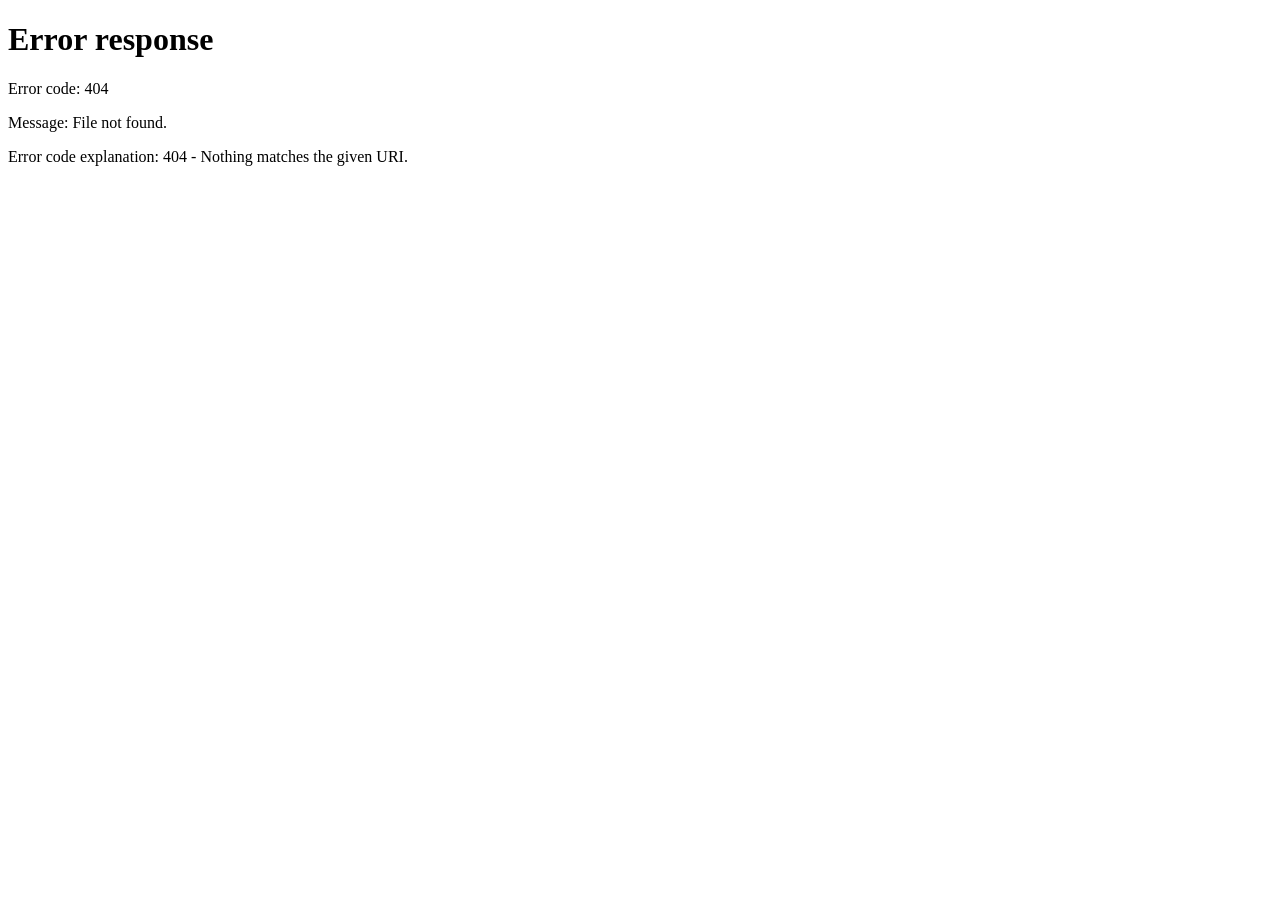
==== index.html @ bdf21cab "Add files via upload" ====
<!DOCTYPE html>
<html><head><meta charset="UTF-8"/>
<meta http-equiv="refresh" content="0; url=final-year-project-400l/login.html"/>
<title>EduCache</title></head>
<body><script>window.location.replace('final-year-project-400l/login.html');</script></body>
</html>
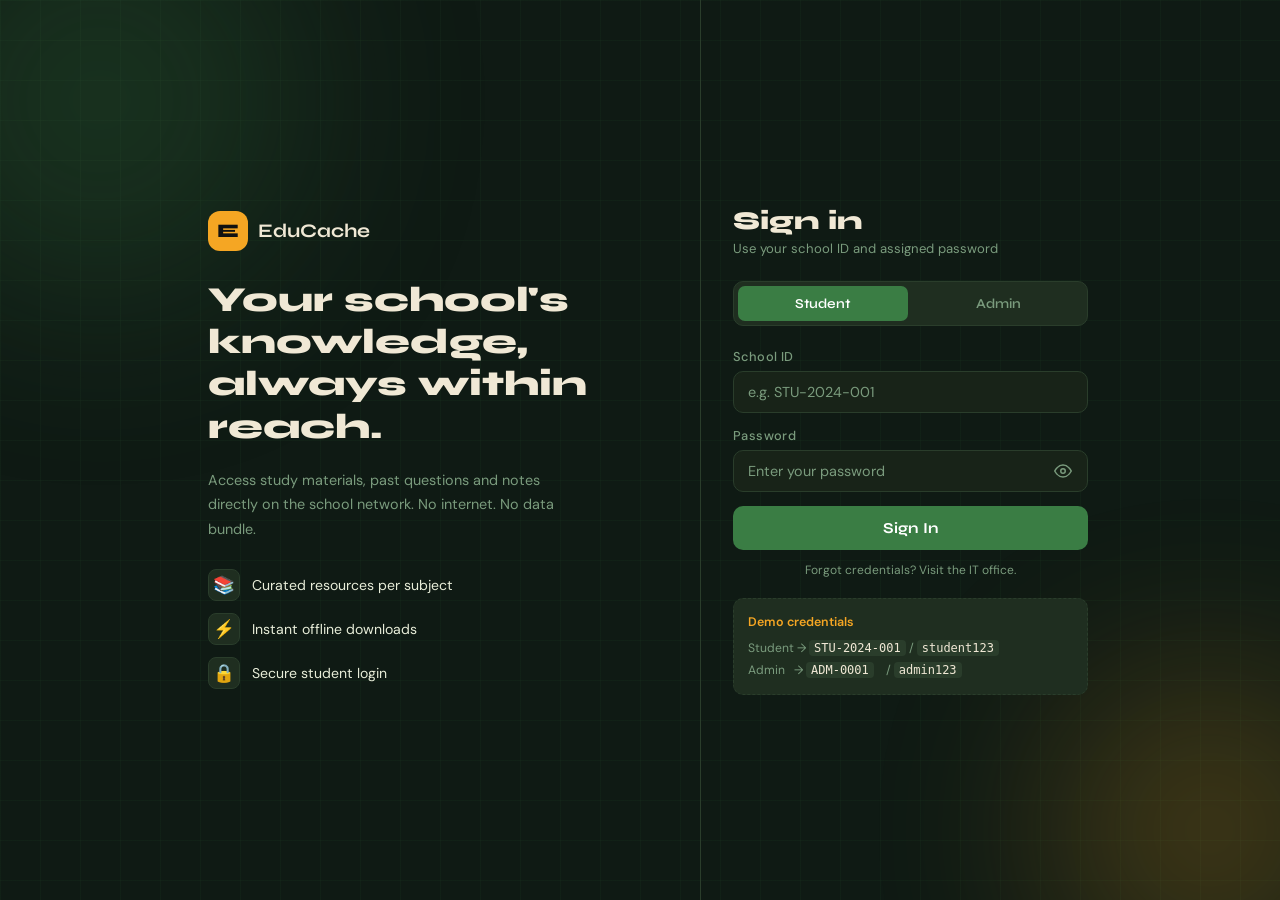
==== commit 6f9c8f2d: "TEST 3" ====
--- a/index.html
+++ b/index.html
@@ -1,6 +1,12 @@
 <!DOCTYPE html>
-<html><head><meta charset="UTF-8"/>
-<meta http-equiv="refresh" content="0; url=final-year-project-400l/login.html"/>
-<title>EduCache</title></head>
-<body><script>window.location.replace('final-year-project-400l/login.html');</script></body>
+<html lang="en">
+<head>
+  <meta charset="UTF-8"/>
+  <meta name="viewport" content="width=device-width, initial-scale=1.0"/>
+  <meta http-equiv="refresh" content="0; url=login.html"/>
+  <title>EduCache</title>
+</head>
+<body>
+  <script>window.location.replace('login.html');</script>
+</body>
 </html>
